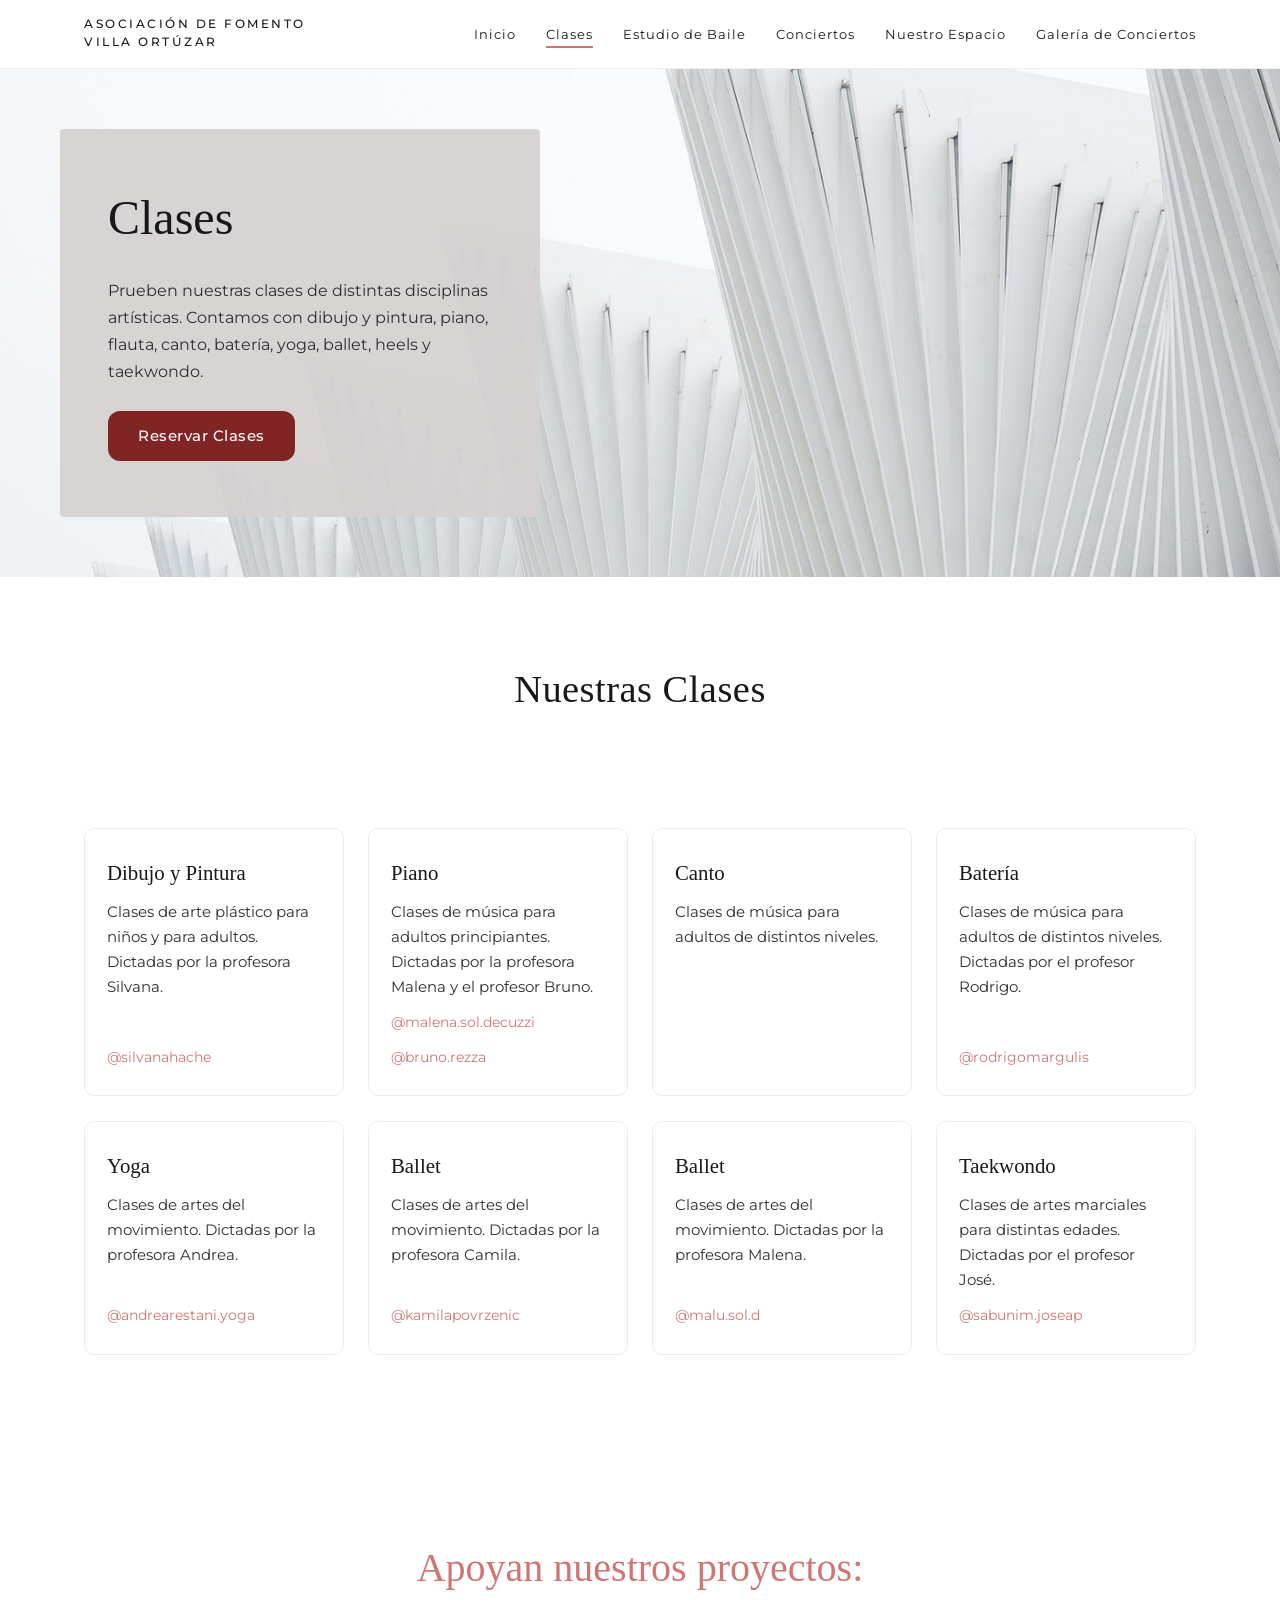
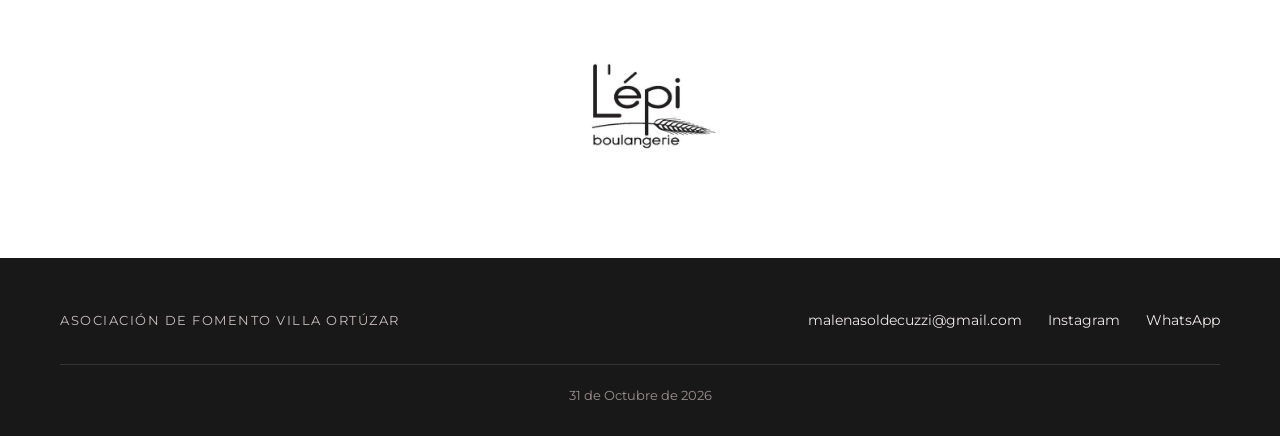
==== clases.html @ 229fe479 "Add Inicio, Clases, Conciertos, Nuestro Espacio pages; wire internal nav" ====
<!DOCTYPE html>
<html lang="es">
<head>
  <meta charset="UTF-8" />
  <meta name="viewport" content="width=device-width, initial-scale=1.0" />
  <title>Clases | A de F Villa Ortuzar</title>
  <meta name="description" content="Clases de distintas disciplinas artísticas: dibujo y pintura, piano, canto, batería, yoga, ballet, heels y taekwondo." />

  <link rel="preconnect" href="https://fonts.googleapis.com" />
  <link rel="preconnect" href="https://fonts.gstatic.com" crossorigin />
  <link href="https://fonts.googleapis.com/css2?family=Montserrat:wght@300;400;500;600&display=swap" rel="stylesheet" />

  <link rel="stylesheet" href="styles.css" />
</head>
<body>

  <!-- ===================== HEADER ===================== -->
  <header class="site-header" id="top">
    <div class="header-inner">
      <a href="index.html" class="brand" aria-label="Asociación de Fomento Villa Ortúzar — Inicio">
        Asociación de Fomento<br />Villa Ortúzar
      </a>

      <button class="nav-toggle" id="navToggle" aria-label="Abrir menú" aria-expanded="false" aria-controls="primary-nav">
        <span></span><span></span><span></span>
      </button>

      <nav class="primary-nav" id="primary-nav" aria-label="Navegación principal">
        <ul>
          <li><a href="index.html">Inicio</a></li>
          <li><a href="clases.html" class="is-current" aria-current="page">Clases</a></li>
          <li><a href="estudio-de-baile.html">Estudio de Baile</a></li>
          <li><a href="conciertos.html">Conciertos</a></li>
          <li><a href="nuestro-espacio.html">Nuestro Espacio</a></li>
          <li><a href="conciertos.html">Galería de Conciertos</a></li>
        </ul>
      </nav>
    </div>
  </header>

  <!-- ===================== HERO ===================== -->
  <section class="split-hero" style="background-image: url('images/hero-clases.jpg');" aria-label="Clases">
    <div class="split-hero-panel reveal">
      <h1>Clases</h1>
      <p>
        Prueben nuestras clases de distintas disciplinas artísticas.
        Contamos con dibujo y pintura, piano, flauta, canto, batería, yoga, ballet,
        heels y taekwondo.
      </p>
      <a class="btn-rect" href="https://wa.me/91131351262" target="_blank" rel="noopener">Reservar Clases</a>
    </div>
  </section>

  <!-- ===================== NUESTRAS CLASES ===================== -->
  <section class="section intro reveal" id="nuestras-clases">
    <h2 class="section-title" style="font-family: var(--serif); font-size: clamp(1.8rem,4vw,2.4rem);">Nuestras Clases</h2>
  </section>

  <div class="class-grid">
    <article class="class-box reveal">
      <h3>Dibujo y Pintura</h3>
      <p>Clases de arte plástico para niños y para adultos. Dictadas por la profesora Silvana.</p>
      <a href="https://www.instagram.com/silvanahache/" target="_blank" rel="noopener">@silvanahache</a>
    </article>

    <article class="class-box reveal">
      <h3>Piano</h3>
      <p>Clases de música para adultos principiantes. Dictadas por la profesora Malena y el profesor Bruno.</p>
      <a href="https://www.instagram.com/malena.sol.decuzzi/" target="_blank" rel="noopener">@malena.sol.decuzzi</a>
      <a href="https://www.instagram.com/bruno.rezza/" target="_blank" rel="noopener">@bruno.rezza</a>
    </article>

    <article class="class-box reveal">
      <h3>Canto</h3>
      <p>Clases de música para adultos de distintos niveles.</p>
    </article>

    <article class="class-box reveal">
      <h3>Batería</h3>
      <p>Clases de música para adultos de distintos niveles. Dictadas por el profesor Rodrigo.</p>
      <a href="https://www.instagram.com/rodrigomargulis/" target="_blank" rel="noopener">@rodrigomargulis</a>
    </article>

    <article class="class-box reveal">
      <h3>Yoga</h3>
      <p>Clases de artes del movimiento. Dictadas por la profesora Andrea.</p>
      <a href="https://www.instagram.com/andrearestani.yoga/" target="_blank" rel="noopener">@andrearestani.yoga</a>
    </article>

    <article class="class-box reveal">
      <h3>Ballet</h3>
      <p>Clases de artes del movimiento. Dictadas por la profesora Camila.</p>
      <a href="https://www.instagram.com/kamilapovrzenic/" target="_blank" rel="noopener">@kamilapovrzenic</a>
    </article>

    <article class="class-box reveal">
      <h3>Ballet</h3>
      <p>Clases de artes del movimiento. Dictadas por la profesora Malena.</p>
      <a href="https://www.instagram.com/malu.sol.d/" target="_blank" rel="noopener">@malu.sol.d</a>
    </article>

    <article class="class-box reveal">
      <h3>Taekwondo</h3>
      <p>Clases de artes marciales para distintas edades. Dictadas por el profesor José.</p>
      <a href="https://www.instagram.com/sabunim.joseap/" target="_blank" rel="noopener">@sabunim.joseap</a>
    </article>
  </div>

  <!-- ===================== APOYAN NUESTROS PROYECTOS ===================== -->
  <section class="sponsors reveal" id="apoyan">
    <h2 class="sponsors-title">Apoyan nuestros proyectos:</h2>
    <div class="sponsors-logos">
      <img src="images/logo-lepi.jpg" alt="Logo Lepi" loading="lazy" />
    </div>
  </section>

  <!-- ===================== FOOTER ===================== -->
  <footer class="site-footer">
    <div class="footer-inner">
      <p class="footer-brand">Asociación de Fomento Villa Ortúzar</p>
      <ul class="footer-links" aria-label="Contacto">
        <li><a href="mailto:malenasoldecuzzi@gmail.com">malenasoldecuzzi@gmail.com</a></li>
        <li><a href="https://www.instagram.com/escuela.de.musica.msd/" target="_blank" rel="noopener">Instagram</a></li>
        <li><a href="https://wa.me/91131351262" target="_blank" rel="noopener">WhatsApp</a></li>
      </ul>
    </div>
    <p class="footer-date">31 de Octubre de 2026</p>
  </footer>

  <script src="script.js"></script>
</body>
</html>
---- styles.css ----
/* ============================================================
   A de F Villa Ortúzar — Estudio de Baile
   Réplica del sitio original (Wix).
   Tipografías: Palatino Linotype (titulares serif) + Montserrat (cuerpo).
   Paleta: blanco / casi negro #181818 / rosa-rojo #d07474.
   ============================================================ */

:root {
  --ink:        #181818;   /* texto y botones        */
  --ink-soft:   #2e2e2e;   /* texto secundario       */
  --rose:       #d07474;   /* acento rosa-rojo       */
  --rose-soft:  #e7b7b7;
  --paper:      #ffffff;
  --line:       #ededed;

  --serif: "Palatino Linotype", "Book Antiqua", Palatino, "URW Palladio L", P052, "Times New Roman", serif;
  --sans:  "Montserrat", -apple-system, "Segoe UI", Helvetica, Arial, sans-serif;

  --maxw: 1160px;
  --ease: cubic-bezier(.22, .61, .36, 1);
}

* { box-sizing: border-box; }
html { scroll-behavior: smooth; }

body {
  margin: 0;
  font-family: var(--sans);
  font-weight: 400;
  color: var(--ink);
  background: var(--paper);
  line-height: 1.7;
  -webkit-font-smoothing: antialiased;
}

img { display: block; max-width: 100%; }
a   { color: inherit; }

/* ============================ HEADER ============================ */
.site-header {
  position: sticky;
  top: 0;
  z-index: 100;
  background: rgba(255, 255, 255, .94);
  backdrop-filter: saturate(180%) blur(8px);
  border-bottom: 1px solid var(--line);
}
.header-inner {
  max-width: var(--maxw);
  margin: 0 auto;
  padding: 16px 24px;
  display: flex;
  align-items: center;
  justify-content: space-between;
  gap: 24px;
}
.brand {
  text-decoration: none;
  font-family: var(--sans);
  font-weight: 500;
  font-size: .74rem;
  letter-spacing: 2.5px;
  text-transform: uppercase;
  line-height: 1.5;
  color: var(--ink);
  white-space: nowrap;
}

/* Nav */
.primary-nav ul {
  list-style: none;
  display: flex;
  gap: 30px;
  margin: 0;
  padding: 0;
}
.primary-nav a {
  position: relative;
  text-decoration: none;
  font-size: .8rem;
  letter-spacing: 1px;
  color: var(--ink);
  padding: 6px 0;
  transition: color .25s var(--ease);
}
.primary-nav a::after {
  content: "";
  position: absolute;
  left: 0; bottom: 0;
  width: 100%; height: 2px;
  background: var(--rose);
  transform: scaleX(0);
  transform-origin: left;
  transition: transform .3s var(--ease);
}
.primary-nav a:hover { color: var(--rose); }
.primary-nav a:hover::after { transform: scaleX(1); }
.primary-nav a.is-current::after { transform: scaleX(1); }

/* Hamburguesa */
.nav-toggle {
  display: none;
  flex-direction: column;
  justify-content: center;
  gap: 5px;
  width: 42px; height: 42px;
  border: 0; background: transparent; cursor: pointer; padding: 8px;
}
.nav-toggle span {
  display: block; height: 2px; width: 100%;
  background: var(--ink); border-radius: 2px;
  transition: transform .3s var(--ease), opacity .2s var(--ease);
}
.nav-toggle[aria-expanded="true"] span:nth-child(1) { transform: translateY(7px) rotate(45deg); }
.nav-toggle[aria-expanded="true"] span:nth-child(2) { opacity: 0; }
.nav-toggle[aria-expanded="true"] span:nth-child(3) { transform: translateY(-7px) rotate(-45deg); }

/* ============================ HERO (bola de disco) ============================ */
.hero {
  width: 100%;
  overflow: hidden;
  line-height: 0;
}
.hero img {
  width: 100%;
  height: clamp(240px, 28vw, 400px);
  object-fit: cover;
  object-position: center;
}

/* ============================ SECCIONES ============================ */
.section {
  max-width: var(--maxw);
  margin: 0 auto;
  padding: 0 24px;
}
.intro {
  text-align: center;
  padding-top: clamp(48px, 7vw, 80px);
  padding-bottom: clamp(28px, 4vw, 44px);
}

.display-title {
  font-family: var(--serif);
  font-weight: 400;
  font-size: clamp(2.6rem, 6vw, 3.5rem);
  line-height: 1.15;
  color: var(--ink);
  margin: 0 0 18px;
}
.section-title {
  font-family: var(--sans);
  font-weight: 400;
  font-size: clamp(1.35rem, 3vw, 1.5rem);
  letter-spacing: .5px;
  color: var(--ink);
  margin: 0 0 22px;
}
.lead {
  font-family: var(--sans);
  font-weight: 400;
  font-size: clamp(1rem, 2vw, 1.125rem);
  color: var(--ink);
  margin: 0 auto;
  max-width: 720px;
}
.lead-soft {
  margin-top: 16px;
  color: var(--ink-soft);
}

/* ============================ CARDS ============================ */
.cards-wrap { padding-top: 8px; padding-bottom: clamp(40px, 7vw, 80px); }
.cards {
  display: grid;
  grid-template-columns: repeat(3, 1fr);
  gap: 40px;
}
.card {
  display: flex;
  flex-direction: column;
  text-align: left;
}
.card-media {
  overflow: hidden;
  border-radius: 8px;
  aspect-ratio: 4 / 3;
  box-shadow: 0 8px 22px rgba(24, 24, 24, .08);
}
.card-media img {
  width: 100%; height: 100%;
  object-fit: cover;
  transition: transform .6s var(--ease);
}
.card:hover .card-media img { transform: scale(1.07); }

.card-title {
  font-family: var(--serif);
  font-weight: 400;
  font-size: 1.35rem;
  color: var(--ink);
  margin: 22px 0 12px;
}
.card-text {
  font-family: var(--sans);
  font-weight: 400;
  font-size: .95rem;
  color: var(--ink-soft);
  margin: 0 0 22px;
  flex: 1;
}
.card-text--soon {
  font-style: italic;
  color: var(--rose);
}

/* ============================ BOTÓN "Bailá" ============================ */
.btn {
  align-self: flex-start;
  display: inline-block;
  text-decoration: none;
  font-family: var(--sans);
  font-weight: 500;
  letter-spacing: .5px;
  font-size: .92rem;
  color: #fff;
  background: var(--ink);
  padding: 11px 34px;
  border-radius: 50px;
  position: relative;
  overflow: hidden;
  z-index: 0;
  transition: transform .25s var(--ease), box-shadow .25s var(--ease), color .25s var(--ease);
}
/* relleno rosa que sube en hover */
.btn::before {
  content: "";
  position: absolute; inset: 0;
  background: var(--rose);
  transform: translateY(101%);
  transition: transform .3s var(--ease);
  z-index: -1;
}
.btn:hover {
  transform: translateY(-2px);
  box-shadow: 0 10px 20px rgba(208, 116, 116, .35);
}
.btn:hover::before { transform: translateY(0); }
.btn:active { transform: translateY(0); }

/* ============================ BANDA MERIENDA ============================ */
.merienda {
  position: relative;
  margin-top: clamp(20px, 4vw, 40px);
  min-height: clamp(280px, 34vw, 460px);
  display: flex;
  align-items: center;
  justify-content: center;
  overflow: hidden;
}
.merienda-bg {
  position: absolute;
  inset: 0;
  width: 100%; height: 100%;
  object-fit: cover;
  z-index: 0;
}
.merienda-card {
  position: relative;
  z-index: 1;
  background: rgba(255, 255, 255, .94);
  max-width: 560px;
  margin: 24px;
  padding: clamp(28px, 4vw, 44px) clamp(26px, 4vw, 48px);
  text-align: center;
  box-shadow: 0 18px 50px rgba(24, 24, 24, .22);
}
.merienda-card p {
  font-family: var(--serif);
  font-size: clamp(1.15rem, 2.4vw, 1.5rem);
  line-height: 1.45;
  color: var(--ink);
  margin: 0;
}

/* ============================ APOYAN NUESTROS PROYECTOS ============================ */
.sponsors {
  max-width: var(--maxw);
  margin: 0 auto;
  padding: clamp(50px, 8vw, 90px) 24px;
  text-align: center;
}
.sponsors-title {
  font-family: var(--serif);
  font-weight: 400;
  font-size: clamp(1.9rem, 4.5vw, 2.5rem);
  color: var(--rose);
  margin: 0 0 36px;
}
.sponsors-logos {
  display: flex;
  flex-wrap: wrap;
  align-items: center;
  justify-content: center;
  gap: 40px;
}
.sponsors-logos img {
  max-height: 130px;
  width: auto;
  border-radius: 8px;
  filter: saturate(.98);
  transition: transform .3s var(--ease);
}
.sponsors-logos img:hover { transform: scale(1.05); }

/* ============================ FOOTER ============================ */
.site-footer {
  background: var(--ink);
  color: #efe7e7;
  padding: 48px 24px 30px;
}
.footer-inner {
  max-width: var(--maxw);
  margin: 0 auto;
  display: flex;
  flex-wrap: wrap;
  align-items: center;
  justify-content: space-between;
  gap: 18px;
}
.footer-brand {
  margin: 0;
  font-size: .82rem;
  letter-spacing: 1.5px;
  text-transform: uppercase;
  color: #c9bdbd;
}
.footer-links {
  list-style: none;
  display: flex;
  flex-wrap: wrap;
  gap: 26px;
  margin: 0; padding: 0;
}
.footer-links a {
  text-decoration: none;
  color: #efe7e7;
  font-size: .9rem;
  position: relative;
  transition: color .25s var(--ease);
}
.footer-links a::after {
  content: "";
  position: absolute; left: 0; bottom: -4px;
  width: 100%; height: 1px;
  background: var(--rose);
  transform: scaleX(0); transform-origin: left;
  transition: transform .3s var(--ease);
}
.footer-links a:hover { color: var(--rose); }
.footer-links a:hover::after { transform: scaleX(1); }
.footer-date {
  max-width: var(--maxw);
  margin: 30px auto 0;
  padding-top: 20px;
  border-top: 1px solid rgba(255, 255, 255, .12);
  text-align: center;
  font-size: .8rem;
  color: #9c9090;
}

/* ============================================================
   PÁGINAS INTERNAS — estilos compartidos
   ============================================================ */

/* Hero con banda de imagen y texto superpuesto (Inicio, etc.) */
.hero-banner {
  position: relative;
  display: flex;
  align-items: center;
  justify-content: center;
  text-align: center;
  min-height: clamp(300px, 36vw, 480px);
  overflow: hidden;
}
.hero-banner-bg {
  position: absolute; inset: 0;
  width: 100%; height: 100%;
  object-fit: cover;
  z-index: 0;
}
/* Banda roja (Inicio): degradado que reproduce el overlay del sitio original */
.hero-red {
  background:
    radial-gradient(125% 140% at 36% 28%, #b83139 0%, #8c2126 34%, #5d1818 64%, #300d0d 100%);
}
.hero-banner-inner { position: relative; z-index: 1; padding: 24px; }
.hero-banner-title {
  font-family: var(--serif);
  font-weight: 400;
  color: #fff;
  font-size: clamp(1.9rem, 4.5vw, 2.9rem);
  line-height: 1.25;
  letter-spacing: 2px;
  text-transform: uppercase;
  margin: 0 0 26px;
  text-shadow: 0 2px 18px rgba(0, 0, 0, .35);
}

/* Botón rectangular rojo oscuro (estilo home) */
.btn-rect {
  --bg: #812424;
  display: inline-block;
  text-decoration: none;
  font-family: var(--sans);
  font-weight: 500;
  letter-spacing: .5px;
  font-size: .95rem;
  color: #fff;
  background: var(--bg);
  padding: 12px 30px;
  border-radius: 12px;
  position: relative;
  overflow: hidden;
  z-index: 0;
  transition: transform .25s var(--ease), box-shadow .25s var(--ease);
}
.btn-rect::before {
  content: ""; position: absolute; inset: 0;
  background: #6f2525;
  transform: translateY(101%);
  transition: transform .3s var(--ease);
  z-index: -1;
}
.btn-rect:hover { transform: translateY(-2px); box-shadow: 0 12px 24px rgba(111, 37, 37, .45); }
.btn-rect:hover::before { transform: translateY(0); }

/* Sección Bienvenidos (fondo oscuro, imagen + tarjeta blanca) */
.welcome {
  background: var(--ink);
  padding: clamp(40px, 6vw, 72px) 0;
}
.welcome-inner {
  max-width: var(--maxw);
  margin: 0 auto;
  padding: 0 24px;
  display: grid;
  grid-template-columns: 1.05fr .95fr;
  align-items: center;
  gap: 0;
}
.welcome-media {
  overflow: hidden;
  border-radius: 6px 0 0 6px;
  align-self: stretch;
  min-height: 280px;
}
.welcome-media img { width: 100%; height: 100%; object-fit: cover; }
.welcome-card {
  background: #fff;
  padding: clamp(30px, 4vw, 52px);
  border-radius: 0 6px 6px 0;
  box-shadow: 0 24px 60px rgba(0, 0, 0, .35);
}
.welcome-card h2 {
  font-family: var(--serif);
  font-weight: 400;
  font-size: clamp(1.7rem, 3.5vw, 2.2rem);
  margin: 0 0 18px;
  color: var(--ink);
}
.welcome-card p {
  font-family: var(--sans);
  color: var(--ink-soft);
  margin: 0 0 26px;
}
.welcome-links {
  display: flex;
  flex-wrap: wrap;
  gap: 28px;
}
.welcome-links a {
  text-decoration: none;
  font-family: var(--sans);
  font-size: .82rem;
  letter-spacing: 1.5px;
  text-transform: uppercase;
  color: var(--ink);
  position: relative;
  padding-bottom: 4px;
  transition: color .25s var(--ease);
}
.welcome-links a::after {
  content: ""; position: absolute; left: 0; bottom: 0;
  width: 100%; height: 2px; background: var(--rose);
  transform: scaleX(0); transform-origin: left;
  transition: transform .3s var(--ease);
}
.welcome-links a:hover { color: var(--rose); }
.welcome-links a:hover::after { transform: scaleX(1); }

/* Hero partido: panel gris a la izquierda + imagen (Clases) */
.split-hero {
  position: relative;
  min-height: clamp(320px, 38vw, 460px);
  display: flex;
  align-items: center;
  background-size: cover;
  background-position: center right;
}
.split-hero-panel {
  background: rgba(214, 209, 209, .92);
  max-width: 480px;
  margin: clamp(24px, 5vw, 60px);
  padding: clamp(28px, 4vw, 48px);
  border-radius: 4px;
}
.split-hero-panel h1 {
  font-family: var(--serif);
  font-weight: 400;
  font-size: clamp(2.2rem, 5vw, 3rem);
  margin: 0 0 18px;
  color: var(--ink);
}
.split-hero-panel p {
  font-family: var(--sans);
  color: var(--ink-soft);
  margin: 0 0 26px;
}

/* Hero con banda de imagen + tarjeta blanca a la derecha (Conciertos) */
.banner-hero {
  position: relative;
  min-height: clamp(300px, 34vw, 440px);
  display: flex;
  align-items: center;
  justify-content: flex-end;
  background-size: cover;
  background-position: center;
}
.banner-hero-card {
  background: #fff;
  max-width: 480px;
  margin: clamp(20px, 4vw, 56px);
  padding: clamp(28px, 4vw, 46px);
  border-radius: 4px;
  box-shadow: 0 20px 50px rgba(0, 0, 0, .25);
}
.banner-hero-card h1 {
  font-family: var(--serif);
  font-weight: 400;
  font-size: clamp(2rem, 4.5vw, 2.8rem);
  margin: 0 0 16px;
  color: var(--ink);
}
.banner-hero-card p { font-family: var(--sans); color: var(--ink-soft); margin: 0 0 24px; }

/* Botón "Entradas" dentro de las tarjetas de evento */
.tile .btn-rect { margin-top: 18px; align-self: flex-start; font-size: .85rem; padding: 9px 24px; }

/* Banda de Precios (oscura) */
.precios {
  background: var(--ink);
  color: #efe7e7;
  text-align: center;
  padding: clamp(48px, 7vw, 84px) 24px;
}
.precios h2 {
  font-family: var(--serif);
  font-weight: 400;
  font-size: clamp(1.8rem, 4vw, 2.4rem);
  margin: 0 0 28px;
  color: #fff;
}
.precios-list {
  list-style: none; margin: 0; padding: 0;
  display: flex; flex-wrap: wrap; gap: 36px; justify-content: center;
  font-family: var(--sans);
}
.precios-list li { font-size: 1.05rem; letter-spacing: .5px; }
.precios-list strong {
  display: block;
  font-family: var(--serif);
  font-size: 1.6rem;
  color: var(--rose);
  margin-top: 6px;
  font-weight: 400;
}

/* Grilla de clases (cajas con borde) */
.class-grid {
  max-width: var(--maxw);
  margin: 0 auto;
  padding: clamp(20px, 4vw, 40px) 24px clamp(50px, 8vw, 90px);
  display: grid;
  grid-template-columns: repeat(4, 1fr);
  gap: 24px;
}
.class-box {
  border: 1px solid var(--line);
  border-radius: 10px;
  padding: 26px 22px;
  background: #fff;
  display: flex;
  flex-direction: column;
  gap: 10px;
  transition: transform .3s var(--ease), box-shadow .3s var(--ease), border-color .3s var(--ease);
}
.class-box:hover {
  transform: translateY(-6px);
  box-shadow: 0 16px 32px rgba(24, 24, 24, .10);
  border-color: var(--rose-soft);
}
.class-box h3 {
  font-family: var(--serif);
  font-weight: 400;
  font-size: 1.3rem;
  color: var(--ink);
  margin: 0;
}
.class-box p {
  font-family: var(--sans);
  font-size: .92rem;
  color: var(--ink-soft);
  margin: 0;
  flex: 1;
}
.class-box a {
  font-family: var(--sans);
  font-size: .9rem;
  color: var(--rose);
  text-decoration: none;
  transition: color .25s var(--ease);
}
.class-box a:hover { color: var(--ink); text-decoration: underline; }

/* Filas alternadas imagen/texto (Nuestro Espacio) */
.feature-rows {
  max-width: var(--maxw);
  margin: 0 auto;
  padding: clamp(20px, 4vw, 40px) 24px clamp(40px, 7vw, 70px);
  display: flex;
  flex-direction: column;
  gap: clamp(28px, 5vw, 56px);
}
.feature-row {
  display: grid;
  grid-template-columns: 1fr 1fr;
  align-items: center;
  gap: clamp(24px, 5vw, 64px);
}
.feature-row .feature-media {
  overflow: hidden;
  border-radius: 8px;
  aspect-ratio: 3 / 2;
  box-shadow: 0 14px 34px rgba(24, 24, 24, .12);
}
.feature-row .feature-media img {
  width: 100%; height: 100%; object-fit: cover;
  transition: transform .7s var(--ease);
}
.feature-row:hover .feature-media img { transform: scale(1.05); }
.feature-row .feature-text { text-align: center; padding: 12px; }
.feature-row .feature-text h2 {
  font-family: var(--serif);
  font-weight: 400;
  font-size: clamp(1.6rem, 3.5vw, 2.2rem);
  margin: 0 0 14px;
  color: var(--ink);
}
.feature-row .feature-text p {
  font-family: var(--sans);
  color: var(--ink-soft);
  margin: 0 auto 18px;
  max-width: 360px;
}
/* zigzag: en filas pares, la imagen va a la derecha */
.feature-row:nth-child(even) .feature-media { order: 2; }

/* Sección CONTACTO */
.contacto {
  max-width: var(--maxw);
  margin: 0 auto;
  padding: clamp(50px, 8vw, 88px) 24px;
  text-align: center;
}
.contacto-title {
  font-family: var(--serif);
  font-weight: 400;
  font-size: clamp(1.9rem, 4.5vw, 2.5rem);
  color: var(--rose);
  margin: 0 0 26px;
}
.contacto-list {
  list-style: none;
  margin: 0; padding: 0;
  display: flex;
  flex-direction: column;
  gap: 12px;
  font-family: var(--sans);
  font-size: 1.02rem;
  color: var(--ink-soft);
}
.contacto-list a { color: var(--ink-soft); text-decoration: none; transition: color .25s var(--ease); }
.contacto-list a:hover { color: var(--rose); }

/* Grilla genérica de proyectos/eventos (Conciertos, Clases, etc.) */
.tiles {
  max-width: var(--maxw);
  margin: 0 auto;
  padding: clamp(30px, 5vw, 60px) 24px clamp(50px, 8vw, 90px);
  display: grid;
  grid-template-columns: repeat(3, 1fr);
  gap: 40px;
}
.tile { display: flex; flex-direction: column; text-align: left; }
.tile-media {
  overflow: hidden; border-radius: 8px; aspect-ratio: 4 / 3;
  box-shadow: 0 8px 22px rgba(24, 24, 24, .08);
}
.tile-media img { width: 100%; height: 100%; object-fit: cover; transition: transform .6s var(--ease); }
.tile:hover .tile-media img { transform: scale(1.07); }
.tile-title {
  font-family: var(--serif); font-weight: 400; font-size: 1.3rem;
  color: var(--ink); margin: 20px 0 10px;
}
.tile-text { font-family: var(--sans); font-size: .95rem; color: var(--ink-soft); margin: 0; }

/* ===================== REVEAL ON SCROLL =====================
   El estado oculto sólo se aplica cuando JS está activo (.js).
   Sin JS, o si el observer falla, el contenido se ve igual. */
.js .reveal {
  opacity: 0;
  transform: translateY(26px);
  transition: opacity .7s var(--ease), transform .7s var(--ease);
  will-change: opacity, transform;
}
.js .reveal.is-visible { opacity: 1; transform: none; }
.js .cards .card:nth-child(2) { transition-delay: .08s; }
.js .cards .card:nth-child(3) { transition-delay: .16s; }

/* ============================ RESPONSIVE ============================ */
@media (max-width: 900px) {
  .cards { grid-template-columns: repeat(2, 1fr); gap: 30px; }
  .cards .card:nth-child(3) { transition-delay: 0s; }
  .tiles { grid-template-columns: repeat(2, 1fr); gap: 30px; }
  .class-grid { grid-template-columns: repeat(2, 1fr); }
}

@media (max-width: 720px) {
  .nav-toggle { display: flex; }
  .primary-nav {
    position: fixed;
    inset: 70px 0 auto 0;
    background: #fff;
    border-bottom: 1px solid var(--line);
    box-shadow: 0 12px 24px rgba(24,24,24,.08);
    transform: translateY(-12px);
    opacity: 0;
    pointer-events: none;
    transition: transform .3s var(--ease), opacity .3s var(--ease);
  }
  .primary-nav.open { transform: translateY(0); opacity: 1; pointer-events: auto; }
  .primary-nav ul { flex-direction: column; gap: 0; padding: 8px 24px 18px; }
  .primary-nav li { border-bottom: 1px solid var(--line); }
  .primary-nav li:last-child { border-bottom: 0; }
  .primary-nav a { display: block; padding: 14px 0; }
  .primary-nav a::after { display: none; }

  .cards { grid-template-columns: 1fr; max-width: 420px; margin: 0 auto; }
  .card { text-align: center; }
  .btn { align-self: center; }
  .footer-inner { flex-direction: column; text-align: center; }

  .welcome-inner { grid-template-columns: 1fr; }
  .welcome-media { border-radius: 6px 6px 0 0; min-height: 220px; }
  .welcome-card { border-radius: 0 0 6px 6px; }
  .welcome-links { justify-content: center; }

  .tiles { grid-template-columns: 1fr; max-width: 420px; margin: 0 auto; }
  .tile { text-align: center; }

  .split-hero-panel { max-width: none; margin: 16px; }
  .class-grid { grid-template-columns: 1fr; max-width: 420px; margin: 0 auto; }

  .banner-hero { justify-content: center; }
  .banner-hero-card { max-width: none; margin: 16px; }
  .tile .btn-rect { align-self: center; }

  .feature-row { grid-template-columns: 1fr; gap: 20px; }
  .feature-row:nth-child(even) .feature-media { order: 0; }
}

@media (prefers-reduced-motion: reduce) {
  html { scroll-behavior: auto; }
  .reveal { opacity: 1; transform: none; transition: none; }
  *, *::before, *::after { transition-duration: .01ms !important; }
}
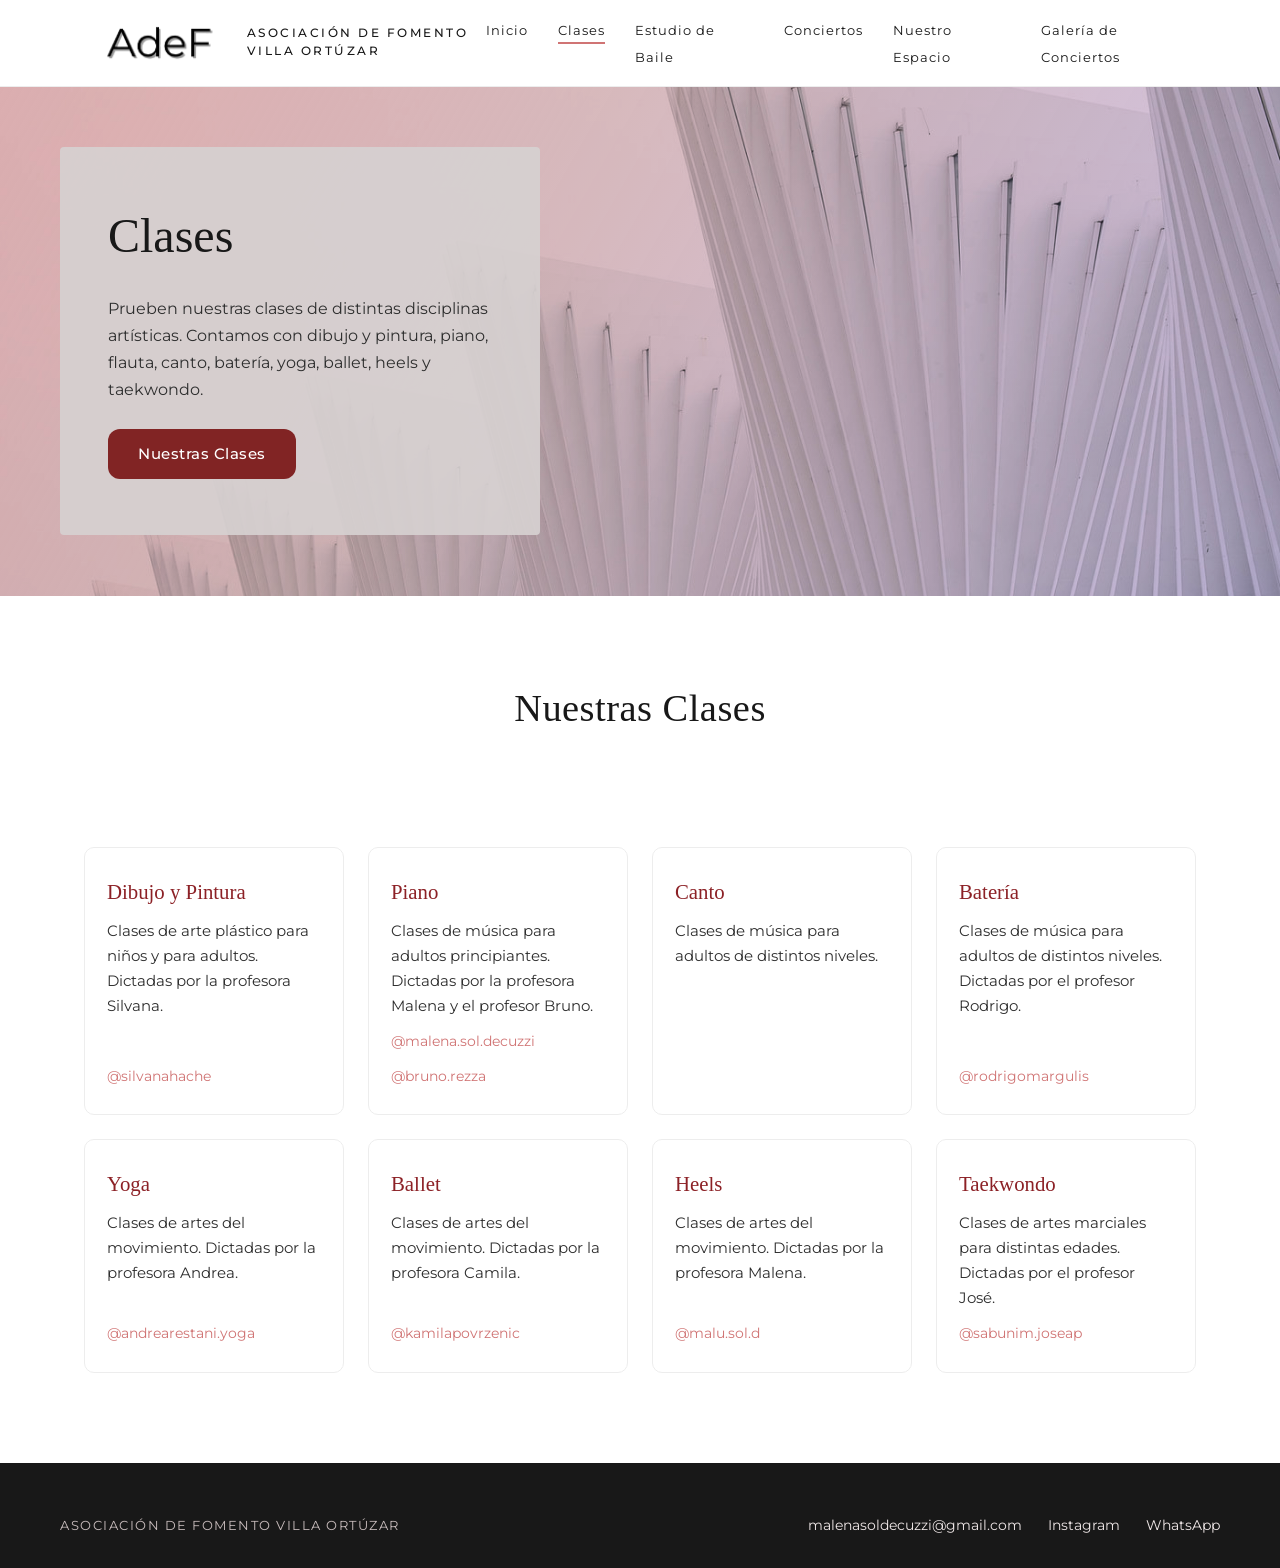
==== commit 29445b9a: "Revisión: logo ADEF, contacto con mapa+iconos, video en Conciertos, color en Clases, medialuna, gale" ====
--- a/clases.html
+++ b/clases.html
@@ -10,6 +10,7 @@
   <link rel="preconnect" href="https://fonts.gstatic.com" crossorigin />
   <link href="https://fonts.googleapis.com/css2?family=Montserrat:wght@300;400;500;600&display=swap" rel="stylesheet" />
 
+  <link rel="icon" type="image/png" href="images/logo-adef.png" />
   <link rel="stylesheet" href="styles.css" />
 </head>
 <body>
@@ -18,7 +19,8 @@
   <header class="site-header" id="top">
     <div class="header-inner">
       <a href="index.html" class="brand" aria-label="Asociación de Fomento Villa Ortúzar — Inicio">
-        Asociación de Fomento<br />Villa Ortúzar
+        <img class="brand-logo" src="images/logo-adef.png" alt="ADEF" />
+        <span class="brand-name">Asociación de Fomento<br />Villa Ortúzar</span>
       </a>
 
       <button class="nav-toggle" id="navToggle" aria-label="Abrir menú" aria-expanded="false" aria-controls="primary-nav">
@@ -32,7 +34,7 @@
           <li><a href="estudio-de-baile.html">Estudio de Baile</a></li>
           <li><a href="conciertos.html">Conciertos</a></li>
           <li><a href="nuestro-espacio.html">Nuestro Espacio</a></li>
-          <li><a href="conciertos.html">Galería de Conciertos</a></li>
+          <li><a href="galeria.html">Galería de Conciertos</a></li>
         </ul>
       </nav>
     </div>
@@ -47,7 +49,7 @@
         Contamos con dibujo y pintura, piano, flauta, canto, batería, yoga, ballet,
         heels y taekwondo.
       </p>
-      <a class="btn-rect" href="https://wa.me/91131351262" target="_blank" rel="noopener">Reservar Clases</a>
+      <a class="btn-rect" href="#nuestras-clases">Nuestras Clases</a>
     </div>
   </section>
 
@@ -94,7 +96,7 @@
     </article>
 
     <article class="class-box reveal">
-      <h3>Ballet</h3>
+      <h3>Heels</h3>
       <p>Clases de artes del movimiento. Dictadas por la profesora Malena.</p>
       <a href="https://www.instagram.com/malu.sol.d/" target="_blank" rel="noopener">@malu.sol.d</a>
     </article>
@@ -106,13 +108,6 @@
     </article>
   </div>
 
-  <!-- ===================== APOYAN NUESTROS PROYECTOS ===================== -->
-  <section class="sponsors reveal" id="apoyan">
-    <h2 class="sponsors-title">Apoyan nuestros proyectos:</h2>
-    <div class="sponsors-logos">
-      <img src="images/logo-lepi.jpg" alt="Logo Lepi" loading="lazy" />
-    </div>
-  </section>
 
   <!-- ===================== FOOTER ===================== -->
   <footer class="site-footer">
@@ -120,11 +115,10 @@
       <p class="footer-brand">Asociación de Fomento Villa Ortúzar</p>
       <ul class="footer-links" aria-label="Contacto">
         <li><a href="mailto:malenasoldecuzzi@gmail.com">malenasoldecuzzi@gmail.com</a></li>
-        <li><a href="https://www.instagram.com/escuela.de.musica.msd/" target="_blank" rel="noopener">Instagram</a></li>
+        <li><a href="https://www.instagram.com/adef.villaortuzar/" target="_blank" rel="noopener">Instagram</a></li>
         <li><a href="https://wa.me/91131351262" target="_blank" rel="noopener">WhatsApp</a></li>
       </ul>
     </div>
-    <p class="footer-date">31 de Octubre de 2026</p>
   </footer>
 
   <script src="script.js"></script>
--- a/styles.css
+++ b/styles.css
@@ -55,15 +55,25 @@
   gap: 24px;
 }
 .brand {
+  display: flex;
+  align-items: center;
+  gap: 12px;
   text-decoration: none;
+  color: var(--ink);
+  white-space: nowrap;
+}
+.brand-logo {
+  height: 40px;
+  width: auto;
+  flex: none;
+}
+.brand-name {
   font-family: var(--sans);
   font-weight: 500;
   font-size: .74rem;
   letter-spacing: 2.5px;
   text-transform: uppercase;
   line-height: 1.5;
-  color: var(--ink);
-  white-space: nowrap;
 }
 
 /* Nav */
@@ -796,3 +806,112 @@
   .reveal { opacity: 1; transform: none; transition: none; }
   *, *::before, *::after { transition-duration: .01ms !important; }
 }
+
+/* ============================================================
+   AJUSTES POSTERIORES (revisión)
+   ============================================================ */
+
+/* Acento cálido para titulares serif de tarjetas/secciones */
+.card-title,
+.tile-title,
+.class-box h3,
+.feature-text h2,
+.welcome-card h2 { color: #8c2126; }
+
+/* --- Color sobre el hero de Clases (la imagen es muy blanca) --- */
+.split-hero::before {
+  content: "";
+  position: absolute;
+  inset: 0;
+  background: linear-gradient(120deg,
+    rgba(208, 116, 116, .55) 0%,
+    rgba(140, 33, 38, .30) 38%,
+    rgba(150, 120, 200, .42) 100%);
+  mix-blend-mode: multiply;
+  pointer-events: none;
+}
+.split-hero-panel { position: relative; z-index: 1; }
+
+/* --- Conciertos: video de fondo en el hero --- */
+.banner-hero-video {
+  position: absolute;
+  inset: 0;
+  width: 100%;
+  height: 100%;
+  object-fit: cover;
+  z-index: 0;
+}
+.banner-hero-card { position: relative; z-index: 1; }
+
+/* --- Fecha debajo del logo de sponsors --- */
+.sponsors-date {
+  margin: 26px 0 0;
+  font-family: var(--sans);
+  font-size: .82rem;
+  letter-spacing: 1px;
+  color: var(--ink-soft);
+}
+
+/* --- Contacto rediseñado: datos con iconos + mapa --- */
+.contacto-grid {
+  display: grid;
+  grid-template-columns: 1fr 1.1fr;
+  gap: clamp(28px, 5vw, 56px);
+  align-items: center;
+  text-align: left;
+  max-width: 980px;
+  margin: 0 auto;
+}
+.contacto-info { list-style: none; margin: 0; padding: 0; display: flex; flex-direction: column; gap: 20px; }
+.contacto-info li { display: flex; align-items: center; gap: 14px; font-family: var(--sans); font-size: 1.02rem; color: var(--ink-soft); }
+.contacto-info svg { width: 24px; height: 24px; flex: none; color: var(--rose); }
+.contacto-info a { color: var(--ink-soft); text-decoration: none; transition: color .25s var(--ease); }
+.contacto-info a:hover { color: var(--rose); }
+.contacto-map {
+  border-radius: 10px;
+  overflow: hidden;
+  box-shadow: 0 14px 34px rgba(24, 24, 24, .14);
+  line-height: 0;
+}
+.contacto-map iframe { width: 100%; height: 320px; border: 0; display: block; }
+
+/* --- Nuestro Espacio: filas más anchas (menos margen lateral) --- */
+.feature-rows { max-width: 1280px; }
+.feature-row { gap: clamp(28px, 5vw, 72px); }
+.feature-row .feature-media { aspect-ratio: 16 / 10; }
+.feature-row .feature-text p { max-width: 460px; }
+
+/* --- Dibujo medialuna + café (Estudio de Baile) --- */
+.intro { position: relative; }
+.deco-medialuna {
+  position: absolute;
+  top: 50%;
+  right: clamp(8px, 6vw, 90px);
+  transform: translateY(-50%);
+  width: clamp(80px, 9vw, 130px);
+  height: auto;
+  opacity: .95;
+  pointer-events: none;
+}
+
+/* --- Galería de Conciertos (masonry con CSS columns) --- */
+.gallery {
+  max-width: var(--maxw);
+  margin: 0 auto;
+  padding: clamp(20px, 4vw, 40px) 24px clamp(50px, 8vw, 90px);
+  column-count: 3;
+  column-gap: 18px;
+}
+.gallery figure { margin: 0 0 18px; break-inside: avoid; overflow: hidden; border-radius: 8px; box-shadow: 0 8px 22px rgba(24, 24, 24, .10); }
+.gallery img { width: 100%; height: auto; display: block; transition: transform .6s var(--ease); }
+.gallery figure:hover img { transform: scale(1.05); }
+
+@media (max-width: 900px) {
+  .gallery { column-count: 2; }
+}
+@media (max-width: 720px) {
+  .contacto-grid { grid-template-columns: 1fr; text-align: center; }
+  .contacto-info { align-items: center; }
+  .deco-medialuna { display: none; }
+  .gallery { column-count: 1; max-width: 460px; }
+}
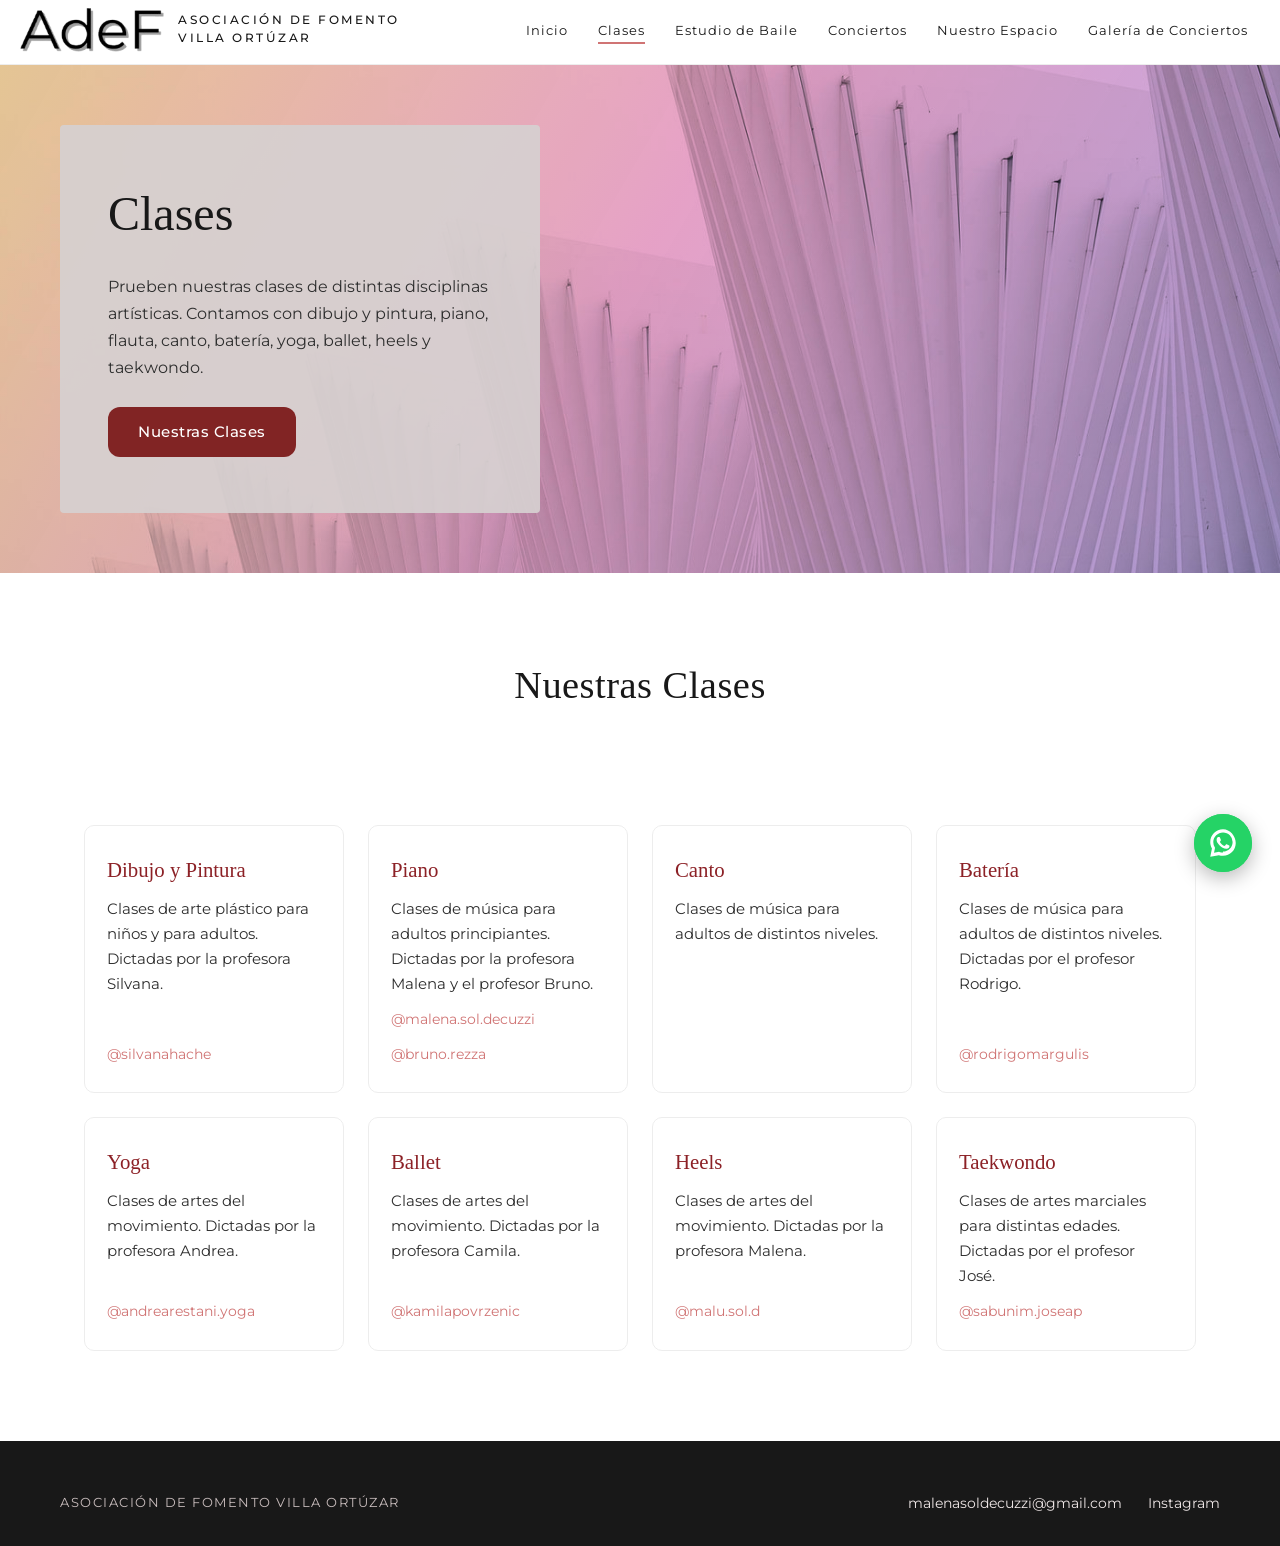
==== commit 1a2834a8: "Reemplazar WhatsApp del footer por boton flotante fijo abajo-derecha en todas las paginas" ====
--- a/clases.html
+++ b/clases.html
@@ -116,11 +116,15 @@
       <ul class="footer-links" aria-label="Contacto">
         <li><a href="mailto:malenasoldecuzzi@gmail.com">malenasoldecuzzi@gmail.com</a></li>
         <li><a href="https://www.instagram.com/adef.villaortuzar/" target="_blank" rel="noopener">Instagram</a></li>
-        <li><a href="https://wa.me/91131351262" target="_blank" rel="noopener">WhatsApp</a></li>
       </ul>
     </div>
   </footer>
 
+  <!-- Botón flotante de WhatsApp -->
+  <a class="wa-fab" href="https://wa.me/91131351262" target="_blank" rel="noopener" aria-label="Escribinos por WhatsApp">
+    <svg viewBox="0 0 32 32" fill="currentColor" aria-hidden="true"><path d="M16.04 3C9.4 3 4 8.4 4 15.04c0 2.12.55 4.19 1.6 6.02L4 29l8.13-1.55a12 12 0 0 0 3.9.65h.01C22.68 28.1 28 22.7 28 16.06 28 9.42 22.68 3 16.04 3zm0 22.03h-.01a9.9 9.9 0 0 1-3.4-.62l-.24-.1-4.82.92.94-4.7-.16-.25a9.86 9.86 0 0 1-1.5-5.2C6.99 10.02 11.02 6 16.05 6c2.4 0 4.66.94 6.36 2.64a8.98 8.98 0 0 1 2.63 6.36c0 5.03-4.03 9.03-9 9.03zm5.45-6.77c-.3-.15-1.77-.87-2.04-.97-.27-.1-.47-.15-.67.15-.2.3-.77.97-.94 1.17-.17.2-.35.22-.65.07-.3-.15-1.26-.46-2.4-1.48-.89-.79-1.49-1.77-1.66-2.07-.17-.3-.02-.46.13-.61.13-.13.3-.35.45-.52.15-.17.2-.3.3-.5.1-.2.05-.37-.02-.52-.08-.15-.67-1.62-.92-2.22-.24-.58-.49-.5-.67-.51l-.57-.01c-.2 0-.52.07-.8.37-.27.3-1.04 1.02-1.04 2.48 0 1.46 1.07 2.88 1.22 3.08.15.2 2.1 3.2 5.08 4.49.71.3 1.26.49 1.7.63.71.23 1.36.2 1.87.12.57-.08 1.77-.72 2.02-1.42.25-.7.25-1.3.17-1.42-.07-.13-.27-.2-.57-.35z"/></svg>
+  </a>
+
   <script src="script.js"></script>
 </body>
 </html>
--- a/styles.css
+++ b/styles.css
@@ -46,9 +46,9 @@
   border-bottom: 1px solid var(--line);
 }
 .header-inner {
-  max-width: var(--maxw);
-  margin: 0 auto;
-  padding: 16px 24px;
+  max-width: none;            /* ancho completo de la página */
+  margin: 0;
+  padding: 8px 32px 12px 20px; /* algo de aire a la izquierda y abajo */
   display: flex;
   align-items: center;
   justify-content: space-between;
@@ -57,15 +57,17 @@
 .brand {
   display: flex;
   align-items: center;
-  gap: 12px;
+  gap: 14px;
   text-decoration: none;
   color: var(--ink);
   white-space: nowrap;
+  padding: 0;               /* sin padding: logo arriba a la izquierda */
 }
 .brand-logo {
-  height: 40px;
+  height: 44px;
   width: auto;
   flex: none;
+  display: block;
 }
 .brand-name {
   font-family: var(--sans);
@@ -91,6 +93,7 @@
   letter-spacing: 1px;
   color: var(--ink);
   padding: 6px 0;
+  white-space: nowrap;           /* cada item en un solo renglón */
   transition: color .25s var(--ease);
 }
 .primary-nav a::after {
@@ -399,10 +402,26 @@
   object-fit: cover;
   z-index: 0;
 }
-/* Banda roja (Inicio): degradado que reproduce el overlay del sitio original */
+/* Banda roja (Inicio): degradado de respaldo si el video no carga */
 .hero-red {
   background:
     radial-gradient(125% 140% at 36% 28%, #b83139 0%, #8c2126 34%, #5d1818 64%, #300d0d 100%);
+}
+/* Video de fondo del hero (Inicio) */
+.hero-banner-video {
+  position: absolute;
+  inset: 0;
+  width: 100%;
+  height: 100%;
+  object-fit: cover;
+  z-index: 0;
+}
+/* Velo para legibilidad del título blanco sobre el video */
+.hero-banner-overlay {
+  position: absolute;
+  inset: 0;
+  z-index: 0;
+  background: linear-gradient(180deg, rgba(48, 13, 13, .45) 0%, rgba(48, 13, 13, .60) 100%);
 }
 .hero-banner-inner { position: relative; z-index: 1; padding: 24px; }
 .hero-banner-title {
@@ -541,32 +560,86 @@
 /* Hero con banda de imagen + tarjeta blanca a la derecha (Conciertos) */
 .banner-hero {
   position: relative;
-  min-height: clamp(300px, 34vw, 440px);
-  display: flex;
-  align-items: center;
-  justify-content: flex-end;
-  background-size: cover;
-  background-position: center;
-}
-.banner-hero-card {
+  display: flex;
+  align-items: center;
+  justify-content: center;
+  min-height: clamp(360px, 40vw, 540px);
+  padding: clamp(40px, 6vw, 80px) 0;
+  overflow: hidden;
+}
+.banner-hero-veil {
+  position: absolute;
+  inset: 0;
+  z-index: 0;
+  background: linear-gradient(180deg, rgba(40, 10, 10, .45), rgba(28, 8, 8, .58));
+}
+/* Efecto de superposición: foto + tarjeta sobre el video */
+.conc-stack {
+  position: relative;
+  z-index: 2;
+  width: 100%;
+  max-width: 1300px;
+  margin: 0 auto;
+  padding: 0 clamp(16px, 4vw, 40px);
+  display: flex;
+  align-items: flex-start;     /* foto arriba */
+}
+.conc-photo {
+  width: 60%;                  /* foto ancha y baja (panorámica) */
+  flex: none;
+  aspect-ratio: 2 / 1;
+  object-fit: cover;
+  border-radius: 2px;
+  box-shadow: 0 24px 55px rgba(0, 0, 0, .55);
+}
+.conc-card {
+  position: relative;
+  z-index: 3;
+  width: 56%;                  /* tarjeta ancha */
+  margin-left: -16%;           /* pisa la esquina de la foto */
+  margin-top: clamp(64px, 9vw, 140px);  /* tarjeta más abajo-derecha */
   background: #fff;
-  max-width: 480px;
-  margin: clamp(20px, 4vw, 56px);
-  padding: clamp(28px, 4vw, 46px);
-  border-radius: 4px;
-  box-shadow: 0 20px 50px rgba(0, 0, 0, .25);
-}
-.banner-hero-card h1 {
-  font-family: var(--serif);
-  font-weight: 400;
-  font-size: clamp(2rem, 4.5vw, 2.8rem);
-  margin: 0 0 16px;
-  color: var(--ink);
-}
-.banner-hero-card p { font-family: var(--sans); color: var(--ink-soft); margin: 0 0 24px; }
+  padding: clamp(30px, 3.5vw, 52px);
+  border-radius: 2px;
+  box-shadow: 0 24px 60px rgba(0, 0, 0, .35);
+}
+.conc-card h1 {
+  font-family: var(--serif);
+  font-weight: 400;
+  font-size: clamp(2.2rem, 4.5vw, 3rem);
+  margin: 0 0 18px;
+  color: var(--ink);
+}
+.conc-card p { font-family: var(--sans); color: var(--ink-soft); font-size: 1.02rem; line-height: 1.65; margin: 0 0 28px; }
+
+/* Subtítulo centrado del hero (Conciertos sobre el video) */
+.hero-banner-sub {
+  font-family: var(--sans);
+  color: rgba(255, 255, 255, .92);
+  font-size: clamp(.95rem, 2vw, 1.1rem);
+  line-height: 1.6;
+  max-width: 640px;
+  margin: 0 auto 30px;
+  text-shadow: 0 2px 12px rgba(0, 0, 0, .45);
+}
 
 /* Botón "Entradas" dentro de las tarjetas de evento */
 .tile .btn-rect { margin-top: 18px; align-self: flex-start; font-size: .85rem; padding: 9px 24px; }
+
+/* Ancla de Melodías Eternas: compensar el header fijo al llegar desde el inicio */
+#melodias-eternas { scroll-margin-top: 90px; }
+.sponsors-logos a { display: inline-block; line-height: 0; }
+
+/* Franja "Con el apoyo de" + logo (Melodías Eternas) */
+.lepi-support { display: flex; align-items: center; gap: 12px; margin: 6px 0 4px; }
+.lepi-support span {
+  font-family: var(--sans);
+  font-size: .7rem;
+  letter-spacing: 1.5px;
+  text-transform: uppercase;
+  color: #9a8f8f;
+}
+.lepi-support img { width: 70px; height: auto; display: block; }
 
 /* Banda de Precios (oscura) */
 .precios {
@@ -793,8 +866,9 @@
   .split-hero-panel { max-width: none; margin: 16px; }
   .class-grid { grid-template-columns: 1fr; max-width: 420px; margin: 0 auto; }
 
-  .banner-hero { justify-content: center; }
-  .banner-hero-card { max-width: none; margin: 16px; }
+  .conc-stack { flex-direction: column; max-width: 460px; align-items: stretch; }
+  .conc-photo { width: 100%; aspect-ratio: 16 / 10; }
+  .conc-card { width: 88%; margin-left: auto; margin-right: auto; margin-top: -34px; }
   .tile .btn-rect { align-self: center; }
 
   .feature-row { grid-template-columns: 1fr; gap: 20px; }
@@ -810,6 +884,16 @@
 /* ============================================================
    AJUSTES POSTERIORES (revisión)
    ============================================================ */
+
+/* Palabras destacadas en color (Estudio de Baile) */
+.c-orange  { color: #e0982e; }
+.c-purple  { color: #9b59b6; }
+.c-red     { color: #c0392b; }
+.c-blue    { color: #4a78c0; }
+.c-mauve   { color: #b07cc6; }
+.c-magenta { color: #d6418f; }
+.c-pink    { color: #e07ab5; }
+.c-skyblue { color: #6fb3d6; }
 
 /* Acento cálido para titulares serif de tarjetas/secciones */
 .card-title,
@@ -824,9 +908,9 @@
   position: absolute;
   inset: 0;
   background: linear-gradient(120deg,
-    rgba(208, 116, 116, .55) 0%,
-    rgba(140, 33, 38, .30) 38%,
-    rgba(150, 120, 200, .42) 100%);
+    rgba(224, 152, 46, .5) 0%,
+    rgba(214, 65, 143, .48) 48%,
+    rgba(140, 100, 205, .56) 100%);
   mix-blend-mode: multiply;
   pointer-events: none;
 }
@@ -875,10 +959,22 @@
 }
 .contacto-map iframe { width: 100%; height: 320px; border: 0; display: block; }
 
-/* --- Nuestro Espacio: filas más anchas (menos margen lateral) --- */
-.feature-rows { max-width: 1280px; }
-.feature-row { gap: clamp(28px, 5vw, 72px); }
-.feature-row .feature-media { aspect-ratio: 16 / 10; }
+/* --- Nuestro Espacio: filas a ancho completo (imágenes de borde a borde) --- */
+.feature-rows { max-width: none; margin: 0; padding: 0; gap: 0; }
+.feature-row { gap: 0; align-items: stretch; }
+.feature-row .feature-media {
+  border-radius: 0;
+  box-shadow: none;
+  aspect-ratio: auto;
+  min-height: clamp(340px, 44vw, 580px);
+}
+.feature-row .feature-text {
+  padding: clamp(28px, 4vw, 56px);
+  display: flex;
+  flex-direction: column;
+  justify-content: center;   /* centrado vertical del texto */
+  align-items: center;
+}
 .feature-row .feature-text p { max-width: 460px; }
 
 /* --- Dibujo medialuna + café (Estudio de Baile) --- */
@@ -915,3 +1011,48 @@
   .deco-medialuna { display: none; }
   .gallery { column-count: 1; max-width: 460px; }
 }
+
+/* ============================================================
+   Botón flotante de WhatsApp (todas las páginas)
+   ============================================================ */
+.wa-fab {
+  position: fixed;
+  right: clamp(16px, 3vw, 28px);
+  bottom: clamp(16px, 3vw, 28px);
+  z-index: 200;
+  width: 58px;
+  height: 58px;
+  display: flex;
+  align-items: center;
+  justify-content: center;
+  background: #25d366;
+  color: #fff;
+  border-radius: 50%;
+  box-shadow: 0 6px 20px rgba(0, 0, 0, .28);
+  transition: transform .25s var(--ease), box-shadow .25s var(--ease);
+}
+.wa-fab svg { width: 34px; height: 34px; display: block; }
+.wa-fab:hover {
+  transform: scale(1.08);
+  box-shadow: 0 10px 26px rgba(37, 211, 102, .55);
+}
+.wa-fab:active { transform: scale(1); }
+
+/* Anillo de pulso sutil para llamar la atención */
+.wa-fab::before {
+  content: "";
+  position: absolute;
+  inset: 0;
+  border-radius: 50%;
+  background: #25d366;
+  z-index: -1;
+  animation: wa-pulse 2.4s ease-out infinite;
+}
+@keyframes wa-pulse {
+  0%   { transform: scale(1);   opacity: .55; }
+  70%  { transform: scale(1.7); opacity: 0; }
+  100% { transform: scale(1.7); opacity: 0; }
+}
+@media (prefers-reduced-motion: reduce) {
+  .wa-fab::before { animation: none; display: none; }
+}
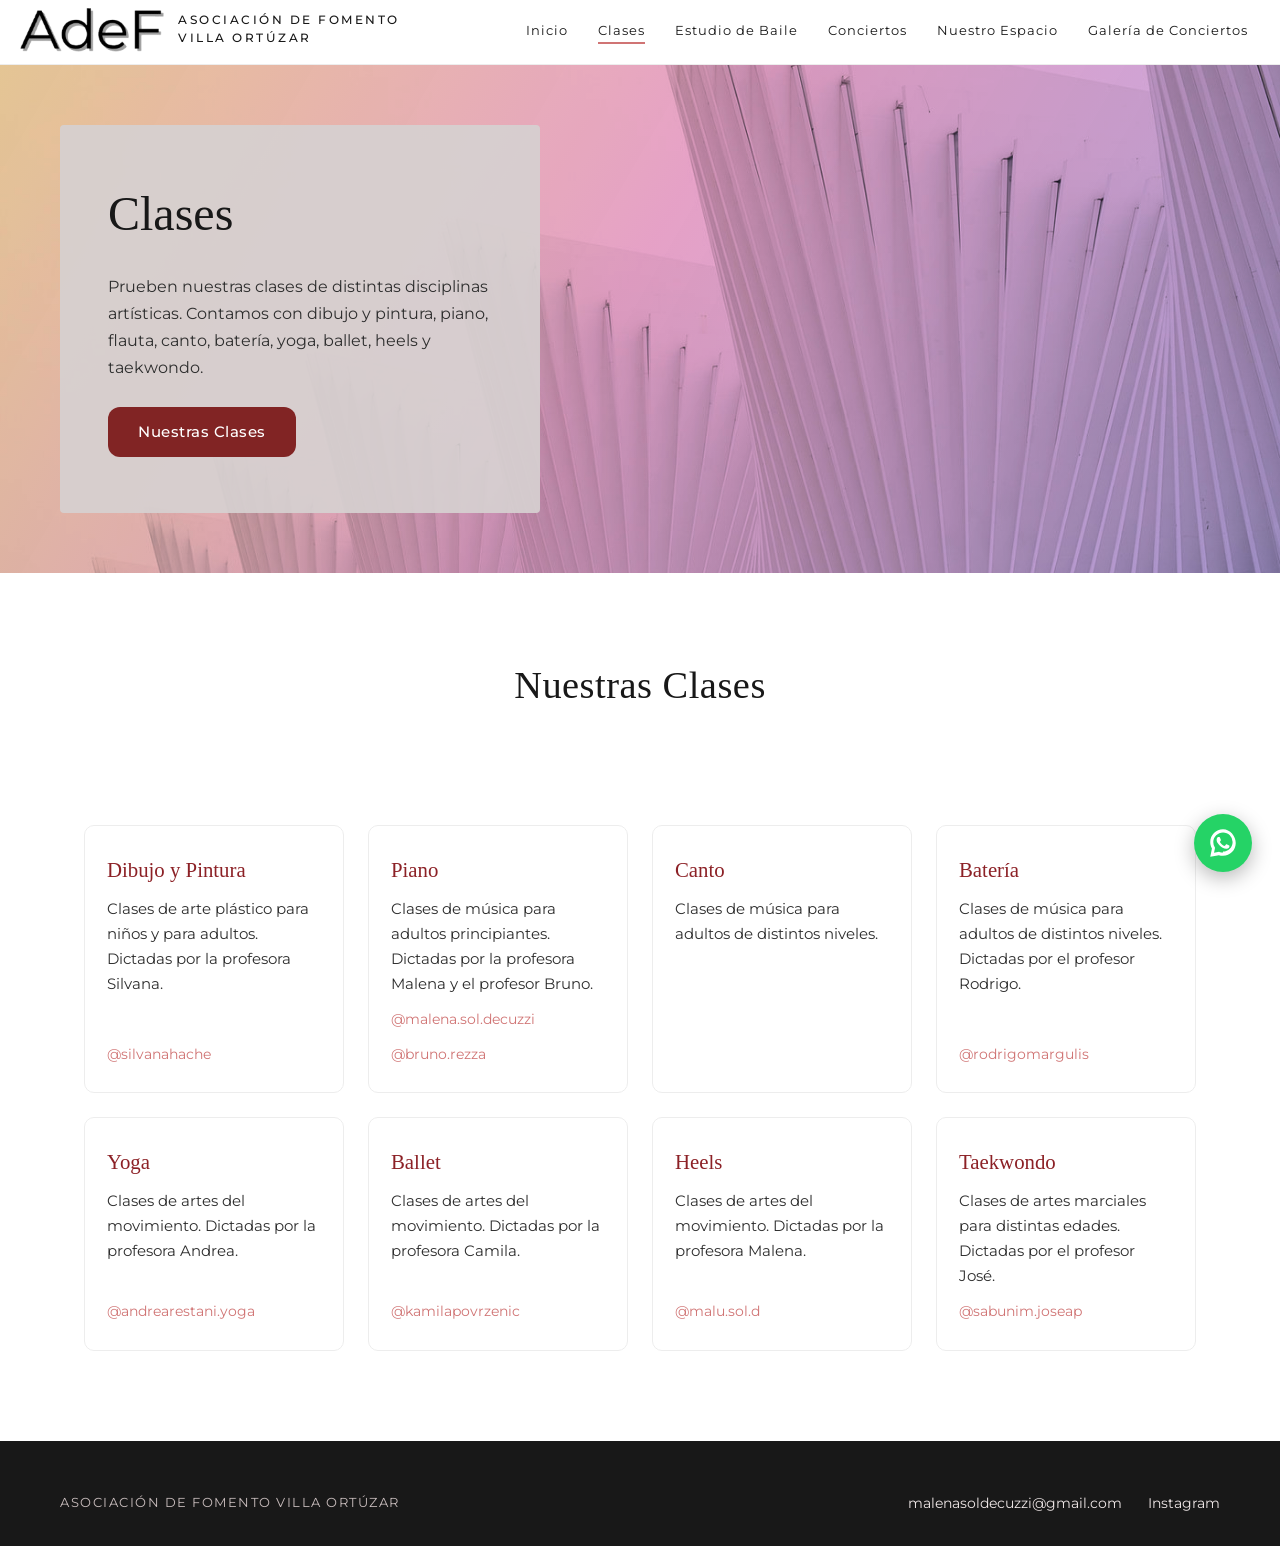
==== commit ba840805: "Agregar Google tag (gtag.js) de Google Ads AW-18268578575 en todas las paginas" ====
--- a/clases.html
+++ b/clases.html
@@ -1,6 +1,15 @@
 <!DOCTYPE html>
 <html lang="es">
 <head>
+  <!-- Google tag (gtag.js) -->
+  <script async src="https://www.googletagmanager.com/gtag/js?id=AW-18268578575"></script>
+  <script>
+    window.dataLayer = window.dataLayer || [];
+    function gtag(){dataLayer.push(arguments);}
+    gtag('js', new Date());
+
+    gtag('config', 'AW-18268578575');
+  </script>
   <meta charset="UTF-8" />
   <meta name="viewport" content="width=device-width, initial-scale=1.0" />
   <title>Clases | A de F Villa Ortuzar</title>
--- a/styles.css
+++ b/styles.css
@@ -1034,25 +1034,6 @@
 .wa-fab svg { width: 34px; height: 34px; display: block; }
 .wa-fab:hover {
   transform: scale(1.08);
-  box-shadow: 0 10px 26px rgba(37, 211, 102, .55);
+  box-shadow: 0 10px 26px rgba(0, 0, 0, .32);
 }
 .wa-fab:active { transform: scale(1); }
-
-/* Anillo de pulso sutil para llamar la atención */
-.wa-fab::before {
-  content: "";
-  position: absolute;
-  inset: 0;
-  border-radius: 50%;
-  background: #25d366;
-  z-index: -1;
-  animation: wa-pulse 2.4s ease-out infinite;
-}
-@keyframes wa-pulse {
-  0%   { transform: scale(1);   opacity: .55; }
-  70%  { transform: scale(1.7); opacity: 0; }
-  100% { transform: scale(1.7); opacity: 0; }
-}
-@media (prefers-reduced-motion: reduce) {
-  .wa-fab::before { animation: none; display: none; }
-}
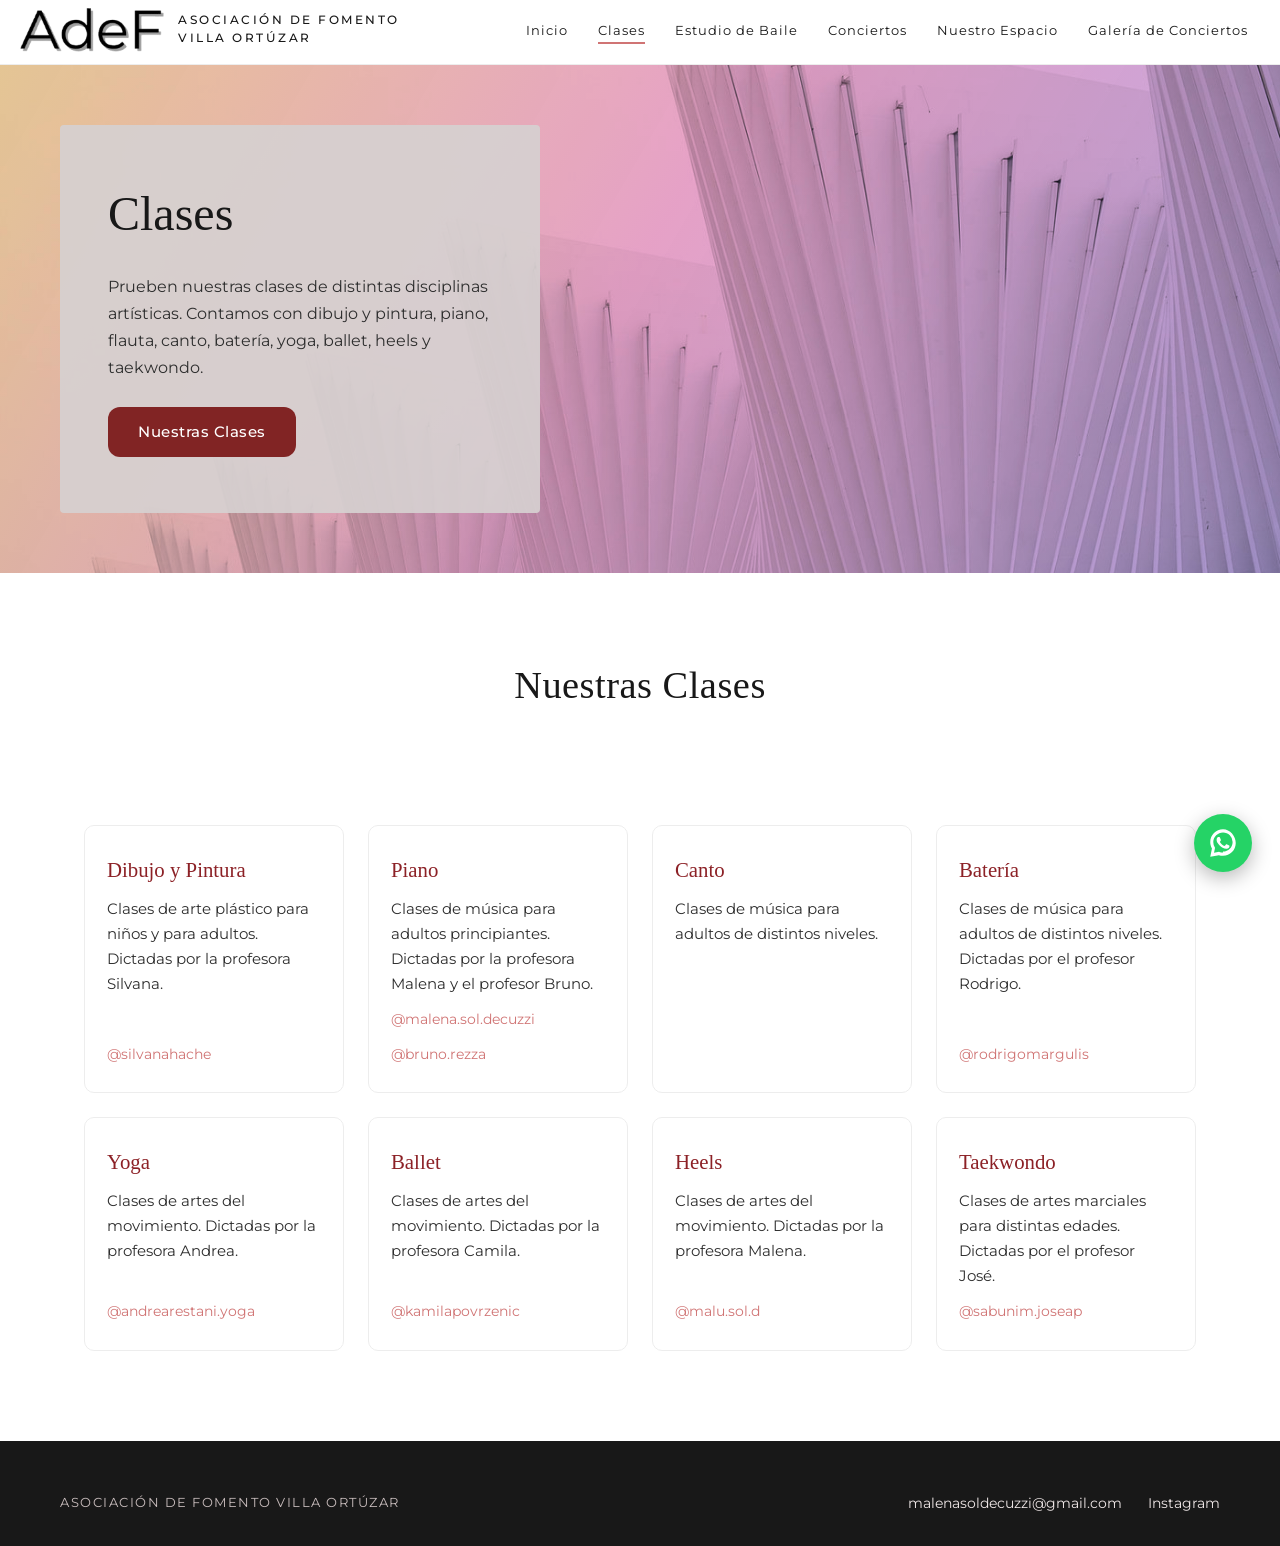
==== commit d19b89fa: "Referidos (link ?r= con cookie de 30 días) y alineación de textos en el diseño de entradas - js/refe" ====
--- a/clases.html
+++ b/clases.html
@@ -135,5 +135,6 @@
   </a>
 
   <script src="script.js"></script>
+  <script src="js/referido.js?v=20261011f"></script>
 </body>
 </html>
--- a/styles.css
+++ b/styles.css
@@ -832,6 +832,8 @@
 
 @media (max-width: 720px) {
   .nav-toggle { display: flex; }
+  .brand-name { display: none; }   /* en mobile solo el logo */
+  .brand-logo { height: 40px; }
   .primary-nav {
     position: fixed;
     inset: 70px 0 auto 0;
@@ -1037,3 +1039,114 @@
   box-shadow: 0 10px 26px rgba(0, 0, 0, .32);
 }
 .wa-fab:active { transform: scale(1); }
+
+
+/* ===================== ENTRADAS ONLINE ===================== */
+/* Tarjetas de conciertos.html */
+.tile-badge { margin: 8px 0 0; font-size: .8rem; font-weight: 600; color: var(--rose); letter-spacing: .5px; }
+.tile-agotado { margin-top: 18px; align-self: flex-start; font-weight: 600; color: #812424; letter-spacing: .5px; }
+.precios-efectivo { margin: 14px 0 0; font-size: .95rem; color: #d9cfcf; }
+
+/* Página entradas.html */
+.entradas { padding: clamp(28px, 5vw, 64px) 16px clamp(48px, 7vw, 96px); }
+.entradas-inner { max-width: var(--maxw); margin: 0 auto; }
+.entradas-volver { margin: 0 0 8px; font-size: .9rem; }
+.entradas-volver a { color: var(--ink-soft); text-decoration: none; border-bottom: 1px solid var(--rose-soft); }
+.entradas-volver a:hover { color: #812424; border-color: #812424; }
+.entradas-titulo { font-family: var(--serif); font-weight: 400; font-size: clamp(2rem, 5vw, 3rem); margin: 0 0 clamp(24px, 4vw, 44px); }
+.entradas-cargando { color: var(--ink-soft); }
+.entradas-fallo { max-width: 560px; padding: 24px; border: 1px solid var(--line); border-radius: 8px; background: #f7f1f1; }
+.entradas-fallo p { margin: 0 0 16px; }
+
+.entradas-grid { display: grid; grid-template-columns: minmax(280px, 400px) minmax(0, 1fr); gap: clamp(28px, 5vw, 64px); align-items: start; }
+.entradas-grid[hidden] { display: none; }
+
+/* Resumen (izquierda) */
+.resumen { position: sticky; top: 108px; padding: 20px; border: 1px solid var(--line); border-radius: 8px; background: var(--paper); box-shadow: 0 8px 22px rgba(24, 24, 24, .06); }
+.resumen-media { overflow: hidden; border-radius: 8px; aspect-ratio: 4 / 3; background: #f1e9e9; }
+.resumen-media img { width: 100%; height: 100%; object-fit: cover; display: block; }
+.resumen-titulo { font-family: var(--serif); font-weight: 400; font-size: 1.5rem; margin: 18px 0 6px; color: var(--ink); }
+.resumen-texto { margin: 0; font-size: .95rem; color: var(--ink-soft); }
+.resumen-badge { margin: 8px 0 0; font-size: .85rem; font-weight: 600; color: var(--rose); letter-spacing: .5px; }
+.resumen-linea { display: flex; justify-content: space-between; margin: 8px 0 0; font-size: .95rem; color: var(--ink); }
+.resumen-precio { margin-top: 20px; padding-top: 16px; border-top: 1px solid var(--line); }
+.resumen-linea[hidden] { display: none; }
+.resumen-descuento { color: #812424; font-weight: 600; animation: aparece .35s ease-out; }
+@keyframes aparece { from { opacity: 0; transform: translateY(-4px); } to { opacity: 1; transform: none; } }
+.resumen-total { display: flex; justify-content: space-between; align-items: baseline; margin: 12px 0 0; padding-top: 16px; border-top: 1px solid var(--line); font-size: 1rem; }
+.resumen-total strong { font-family: var(--serif); font-weight: 400; font-size: 1.9rem; color: var(--ink); }
+.transferencia { background: #f7f1f1; border-radius: 8px; padding: 12px 14px; margin: 16px 0 0; font-size: .9rem; }
+.transferencia[hidden] { display: none; }
+.transferencia p { margin: 4px 0; overflow-wrap: anywhere; }
+.transferencia .dato { margin: 10px 0 0; }
+.transferencia .dato[hidden] { display: none; }
+.dato-label { display: block; font-size: .7rem; letter-spacing: 1px; text-transform: uppercase; color: #8a7d7d; }
+.dato-valor { display: flex; align-items: center; justify-content: space-between; gap: 8px; }
+.dato-valor strong { min-width: 0; overflow-wrap: anywhere; font-variant-numeric: tabular-nums; }
+#tCbu { font-size: .82rem; letter-spacing: -.2px; }
+.copiar { flex: none; margin-left: 6px; border: 1px solid #812424; color: #812424; background: #fff; border-radius: 6px; font: inherit; font-size: .75rem; padding: 2px 8px; cursor: pointer; }
+.copiar:hover { background: #812424; color: #fff; }
+.resumen-efectivo { margin: 16px 0 0; font-size: .9rem; font-weight: 600; color: #812424; }
+
+/* Formulario (derecha) */
+.formulario { min-width: 0; font-family: var(--sans); }
+.grupo { border: 0; padding: 0; margin: 0 0 clamp(28px, 4vw, 40px); min-width: 0; }
+.grupo > legend { font-family: var(--serif); font-weight: 400; font-size: 1.4rem; padding: 0 0 12px; margin: 0 0 16px; width: 100%; border-bottom: 1px solid var(--line); float: left; }
+.grupo > legend + * { clear: both; }
+.formulario .campo { display: block; margin: 0 0 16px; font-size: .88rem; font-weight: 500; flex: 1; border: 0; padding: 0; min-width: 0; }
+.formulario .campo[hidden] { display: none; }
+.formulario .campo-chico { flex: 0 0 120px; }
+.formulario .opcional { font-weight: 400; color: #888; }
+.formulario input:not([type=checkbox]):not([type=file]), .formulario select { display: block; width: 100%; margin-top: 6px; padding: 11px 12px; font: inherit; font-size: 1rem; font-weight: 400; color: var(--ink); border: 1px solid #d6d6d6; border-radius: 8px; background: #fff; }
+.formulario input:focus, .formulario select:focus { outline: 2px solid var(--rose); outline-offset: 1px; border-color: transparent; }
+.formulario .fila { display: flex; gap: 14px; }
+.formulario .campo-conciertos legend { padding: 0; font-size: .88rem; font-weight: 500; }
+.formulario .conciertos-tri { display: grid; grid-template-columns: 1fr; gap: 8px; margin-top: 8px; font-weight: 400; }
+.formulario .conciertos-tri label { display: flex; align-items: center; gap: 8px; padding: 9px 10px; border: 1px solid #d6d6d6; border-radius: 8px; cursor: pointer; }
+.formulario .conciertos-tri label:has(input:checked) { border-color: var(--rose); background: #fbf3f3; }
+.formulario .conciertos-tri label:has(input:disabled) { opacity: .5; cursor: not-allowed; }
+.formulario .conciertos-tri .fecha-tri { margin-left: auto; color: #666; font-size: .85rem; white-space: nowrap; }
+
+/* Categorías con contador − n + (una compra puede combinar varias) */
+.categorias { list-style: none; margin: 8px 0 8px; padding: 0; border: 1px solid #d6d6d6; border-radius: 8px; background: #fff; }
+.categoria { display: flex; align-items: center; justify-content: space-between; gap: 12px; padding: 12px 14px; border-top: 1px solid var(--line); transition: background .2s var(--ease); }
+.categoria:first-child { border-top: 0; border-radius: 8px 8px 0 0; }
+.categoria:last-child { border-radius: 0 0 8px 8px; }
+.categoria.con-entradas { background: #fbf3f3; }
+.categoria-info { min-width: 0; display: flex; flex-direction: column; gap: 2px; }
+.categoria-nombre { font-size: 1rem; font-weight: 500; color: var(--ink); overflow-wrap: anywhere; }
+.categoria-precio { font-size: .88rem; font-weight: 400; color: var(--ink-soft); }
+.contador { flex: none; display: flex; align-items: center; gap: 4px; }
+.contador-btn { width: 40px; height: 40px; display: grid; place-items: center; padding: 0; border: 1px solid #812424; border-radius: 50%; background: #fff; color: #812424; font: inherit; font-size: 1.2rem; line-height: 1; cursor: pointer; transition: background .2s, color .2s; }
+.contador-btn:hover:not(:disabled) { background: #812424; color: #fff; }
+.contador-btn:focus-visible { outline: 2px solid var(--rose); outline-offset: 2px; }
+.contador-btn:disabled { border-color: #d6d6d6; color: #bbb; cursor: default; }
+.contador-n { min-width: 28px; text-align: center; font-size: 1.05rem; font-weight: 600; color: var(--ink); font-variant-numeric: tabular-nums; }
+.listo-detalle { margin: 0 0 16px; padding: 0 0 0 18px; }
+.listo-detalle li { margin: 2px 0; }
+
+.pago-ayuda, .pago-gratis { margin: 0 0 14px; font-size: .95rem; color: var(--ink-soft); }
+.archivo { display: flex; align-items: center; gap: 14px; padding: 14px; margin: 0 0 18px; border: 1.5px dashed #c9bcbc; border-radius: 8px; background: #fcfafa; cursor: pointer; position: relative; }
+.archivo:hover { border-color: var(--rose); }
+.archivo:focus-within { outline: 2px solid var(--rose); outline-offset: 2px; }
+.archivo input { position: absolute; width: 1px; height: 1px; opacity: 0; overflow: hidden; }
+.archivo-boton { flex: none; padding: 8px 16px; border-radius: 8px; background: #812424; color: #fff; font-size: .88rem; font-weight: 500; }
+.archivo-nombre { font-size: .88rem; color: var(--ink-soft); overflow-wrap: anywhere; min-width: 0; }
+#bloquePago[hidden], .pago-gratis[hidden] { display: none; }
+
+.turnstile { min-height: 65px; margin: 0 0 14px; }
+.compra-error { color: #b00020; font-size: .92rem; margin: 0 0 14px; }
+.compra-error[hidden] { display: none; }
+.formulario button.btn-rect { border: 0; cursor: pointer; font-family: var(--sans); }
+.formulario button.btn-rect:disabled { opacity: .6; cursor: wait; }
+
+.listo { padding: clamp(20px, 4vw, 36px); border: 1px solid var(--line); border-radius: 8px; background: #f7f1f1; }
+.listo[hidden], #compraForm[hidden] { display: none; }
+.listo-titulo { font-family: var(--serif); font-size: 2rem; margin: 0 0 10px; }
+
+@media (max-width: 760px) {
+  .entradas-grid { grid-template-columns: minmax(0, 1fr); }
+  .resumen { position: static; }
+  .formulario .fila { flex-direction: column; gap: 0; }
+  .formulario .campo-chico { flex: 1; }
+}
